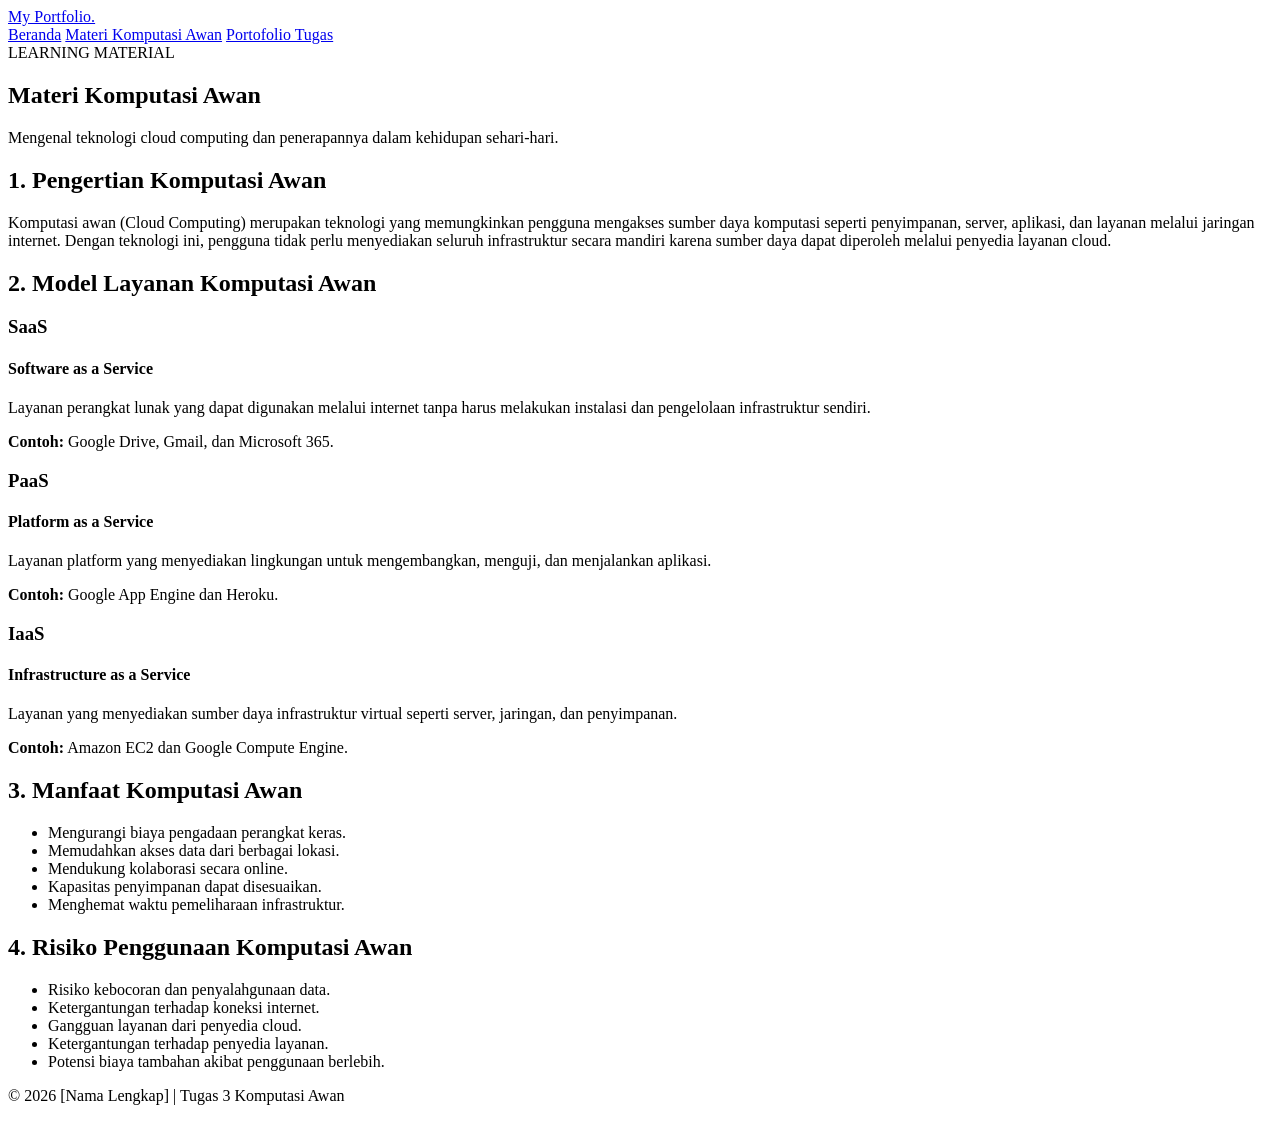
==== materi.html @ 25f96266 "Add files via upload" ====
<!DOCTYPE html>
<html lang="id">
<head>
    <meta charset="UTF-8">
    <meta name="viewport" content="width=device-width, initial-scale=1.0">
    <title>Materi Komputasi Awan</title>
    <link rel="stylesheet" href="assets/css/style.css">
</head>
<body>

    <header>
        <nav class="navbar">
            <a href="index.html" class="logo">My Portfolio.</a>

            <div class="nav-menu">
                <a href="index.html">Beranda</a>
                <a href="materi.html" class="active">Materi Komputasi Awan</a>
                <a href="portofolio.html">Portofolio Tugas</a>
            </div>
        </nav>
    </header>

    <main>

        <section class="page-header">
            <span class="subtitle">LEARNING MATERIAL</span>
            <h1>Materi Komputasi Awan</h1>
            <p>
                Mengenal teknologi cloud computing
                dan penerapannya dalam kehidupan sehari-hari.
            </p>
        </section>

        <section class="content-section">

            <article class="content-card">
                <h2>1. Pengertian Komputasi Awan</h2>

                <p>
                    Komputasi awan (Cloud Computing) merupakan
                    teknologi yang memungkinkan pengguna
                    mengakses sumber daya komputasi seperti
                    penyimpanan, server, aplikasi, dan layanan
                    melalui jaringan internet.

                    Dengan teknologi ini, pengguna tidak perlu
                    menyediakan seluruh infrastruktur secara
                    mandiri karena sumber daya dapat diperoleh
                    melalui penyedia layanan cloud.
                </p>
            </article>

            <article class="content-card">
                <h2>2. Model Layanan Komputasi Awan</h2>

                <div class="service-grid">

                    <div class="service-card">
                        <h3>SaaS</h3>
                        <h4>Software as a Service</h4>
                        <p>
                            Layanan perangkat lunak yang dapat
                            digunakan melalui internet tanpa
                            harus melakukan instalasi dan
                            pengelolaan infrastruktur sendiri.
                        </p>
                        <p><b>Contoh:</b> Google Drive, Gmail,
                        dan Microsoft 365.</p>
                    </div>

                    <div class="service-card">
                        <h3>PaaS</h3>
                        <h4>Platform as a Service</h4>
                        <p>
                            Layanan platform yang menyediakan
                            lingkungan untuk mengembangkan,
                            menguji, dan menjalankan aplikasi.
                        </p>
                        <p><b>Contoh:</b> Google App Engine
                        dan Heroku.</p>
                    </div>

                    <div class="service-card">
                        <h3>IaaS</h3>
                        <h4>Infrastructure as a Service</h4>
                        <p>
                            Layanan yang menyediakan sumber
                            daya infrastruktur virtual seperti
                            server, jaringan, dan penyimpanan.
                        </p>
                        <p><b>Contoh:</b> Amazon EC2
                        dan Google Compute Engine.</p>
                    </div>

                </div>
            </article>

            <article class="content-card">
                <h2>3. Manfaat Komputasi Awan</h2>

                <ul>
                    <li>Mengurangi biaya pengadaan perangkat keras.</li>
                    <li>Memudahkan akses data dari berbagai lokasi.</li>
                    <li>Mendukung kolaborasi secara online.</li>
                    <li>Kapasitas penyimpanan dapat disesuaikan.</li>
                    <li>Menghemat waktu pemeliharaan infrastruktur.</li>
                </ul>
            </article>

            <article class="content-card">
                <h2>4. Risiko Penggunaan Komputasi Awan</h2>

                <ul>
                    <li>Risiko kebocoran dan penyalahgunaan data.</li>
                    <li>Ketergantungan terhadap koneksi internet.</li>
                    <li>Gangguan layanan dari penyedia cloud.</li>
                    <li>Ketergantungan terhadap penyedia layanan.</li>
                    <li>Potensi biaya tambahan akibat penggunaan berlebih.</li>
                </ul>
            </article>

        </section>

    </main>

    <footer>
        <p>© 2026 [Nama Lengkap] | Tugas 3 Komputasi Awan</p>
    </footer>

</body>
</html>
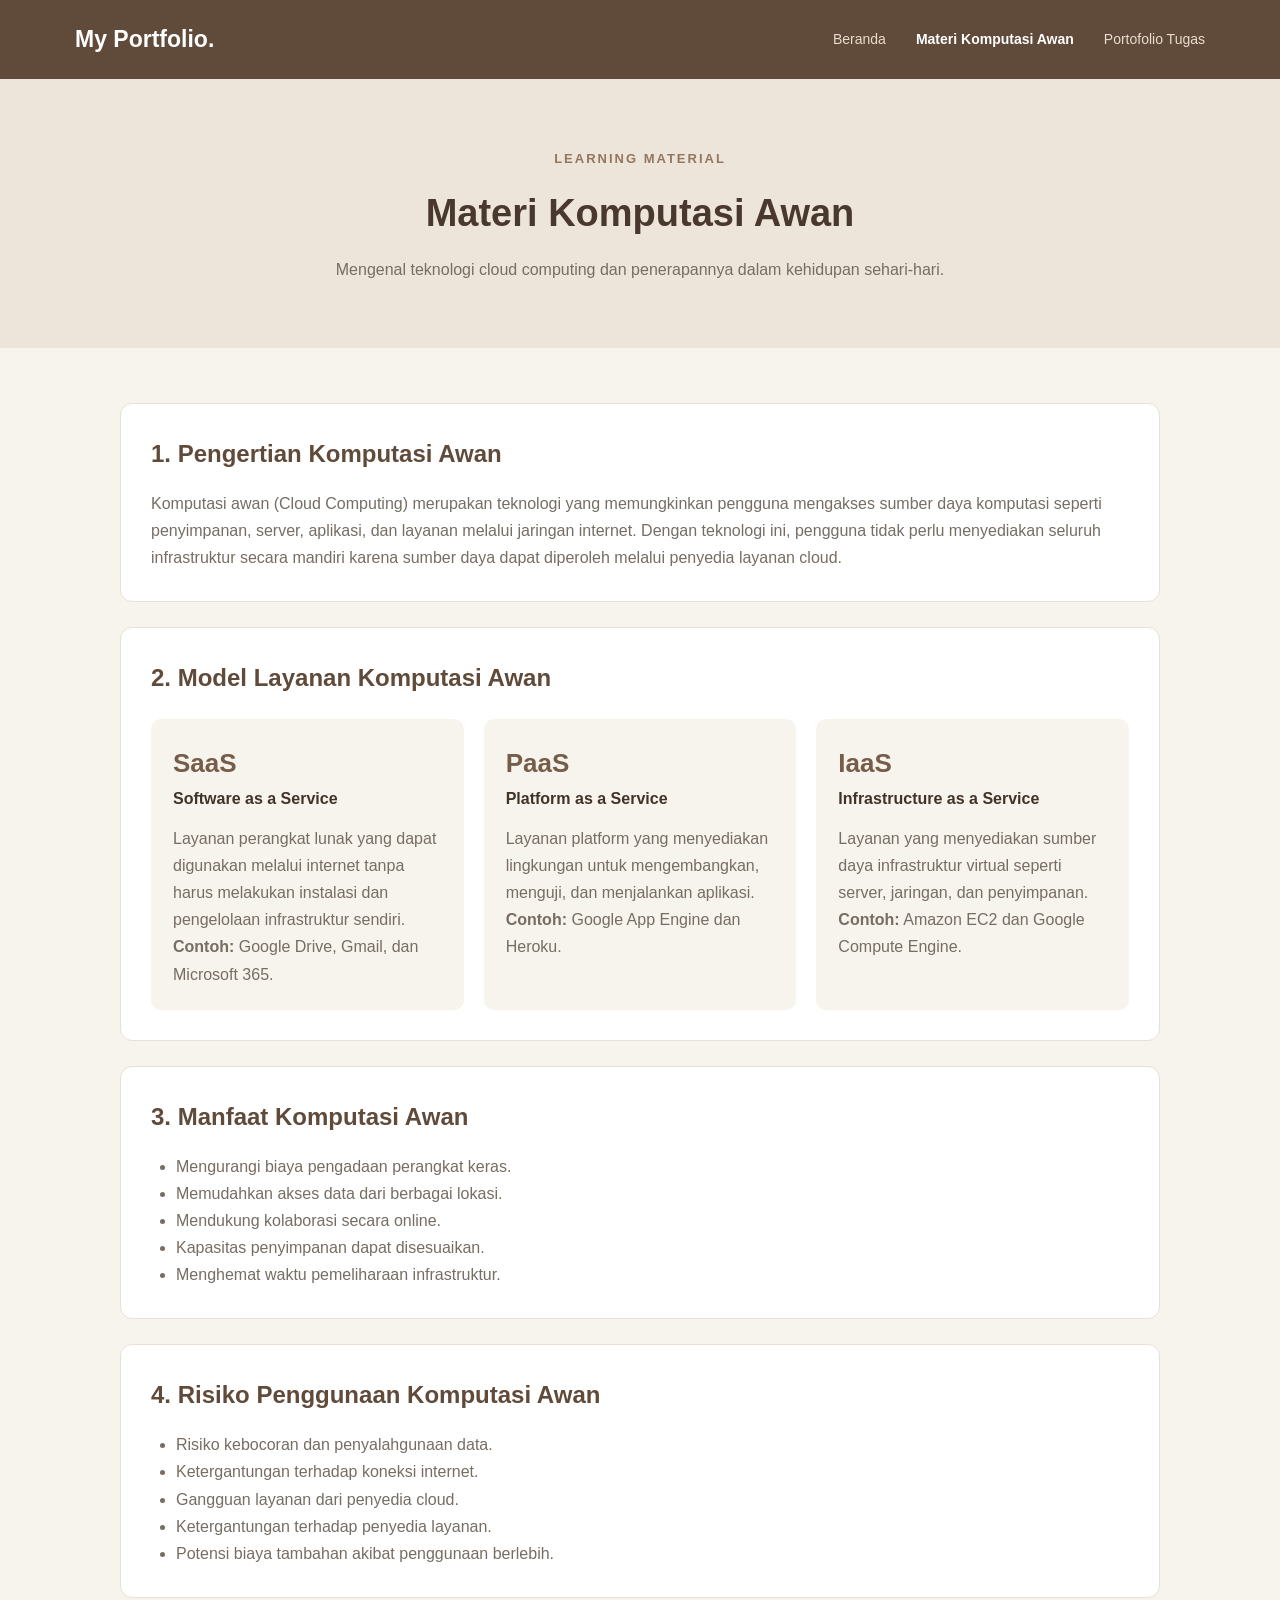
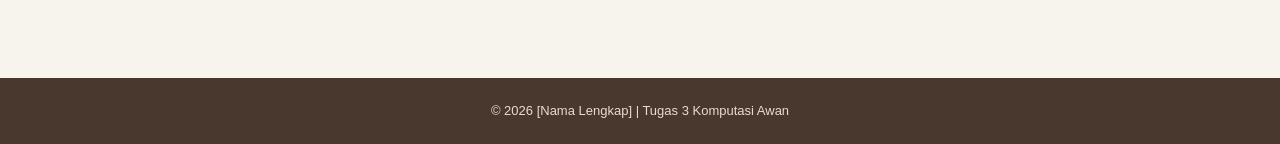
==== commit ff06b4a7: "Fix HTML formatting and update stylesheet link" ====
--- a/materi.html
+++ b/materi.html
@@ -5,7 +5,7 @@
     <meta charset="UTF-8">
     <meta name="viewport" content="width=device-width, initial-scale=1.0">
     <title>Materi Komputasi Awan</title>
-    <link rel="stylesheet" href="assets/css/style.css">
+    <link rel="stylesheet" href="./assets/css/style.css">
 </head>
 <body>
 
--- a/assets/css/style.css
+++ b/assets/css/style.css
@@ -0,0 +1,426 @@
+
+/* =========================
+   GLOBAL
+========================= */
+
+* {
+    margin: 0;
+    padding: 0;
+    box-sizing: border-box;
+}
+
+body {
+    font-family: 'Segoe UI', Arial, sans-serif;
+    background: #F7F3ED;
+    color: #403329;
+    line-height: 1.7;
+}
+
+a {
+    text-decoration: none;
+}
+
+/* =========================
+   NAVBAR
+========================= */
+
+header {
+    background: #604A3A;
+}
+
+.navbar {
+    max-width: 1200px;
+    margin: auto;
+    padding: 20px 35px;
+
+    display: flex;
+    justify-content: space-between;
+    align-items: center;
+}
+
+.logo {
+    color: #FFFFFF;
+    font-size: 23px;
+    font-weight: bold;
+}
+
+.nav-menu {
+    display: flex;
+    gap: 30px;
+}
+
+.nav-menu a {
+    color: #E9DDCE;
+    font-size: 14px;
+    transition: 0.3s;
+}
+
+.nav-menu a:hover,
+.nav-menu a.active {
+    color: #FFFFFF;
+    font-weight: bold;
+}
+
+/* =========================
+   BERANDA
+========================= */
+
+.hero {
+    max-width: 1150px;
+    margin: auto;
+    padding: 90px 35px;
+
+    display: flex;
+    align-items: center;
+    justify-content: space-between;
+    gap: 60px;
+}
+
+.hero-text {
+    flex: 1;
+}
+
+.subtitle {
+    color: #92765D;
+    font-size: 13px;
+    font-weight: bold;
+    letter-spacing: 2px;
+}
+
+.hero h1 {
+    font-size: 45px;
+    line-height: 1.3;
+    margin: 20px 0;
+}
+
+.hero h1 span {
+    color: #92765D;
+}
+
+.hero-text p {
+    color: #766D63;
+    margin-bottom: 30px;
+    max-width: 550px;
+}
+
+.btn {
+    display: inline-block;
+    background: #765D49;
+    color: white;
+
+    padding: 12px 25px;
+    border-radius: 7px;
+
+    transition: 0.3s;
+}
+
+.btn:hover {
+    background: #49382D;
+}
+
+.hero-image {
+    width: 300px;
+    height: 350px;
+
+    border-radius: 15px;
+    overflow: hidden;
+
+    background: #E9DDCE;
+    border: 8px solid white;
+    box-shadow: 0 5px 20px #00000015;
+}
+
+.hero-image img {
+    width: 100%;
+    height: 100%;
+    object-fit: cover;
+}
+
+/* =========================
+   IDENTITAS
+========================= */
+
+.identity {
+    background: #EEE5DA;
+    padding: 55px 20px;
+    text-align: center;
+}
+
+.identity h2,
+.navigation-section h2 {
+    font-size: 28px;
+    margin-bottom: 15px;
+}
+
+.identity p {
+    max-width: 750px;
+    margin: auto;
+    color: #766D63;
+}
+
+/* =========================
+   NAVIGASI BERANDA
+========================= */
+
+.navigation-section {
+    max-width: 1100px;
+    margin: auto;
+    padding: 70px 30px;
+    text-align: center;
+}
+
+.navigation-cards {
+    display: flex;
+    gap: 25px;
+    margin-top: 30px;
+}
+
+.nav-card {
+    flex: 1;
+    background: #FFFFFF;
+    padding: 30px;
+    border-radius: 12px;
+    border: 1px solid #E8DFD5;
+    text-align: left;
+}
+
+.nav-card h3 {
+    color: #604A3A;
+    margin-bottom: 12px;
+}
+
+.nav-card p {
+    color: #766D63;
+    margin-bottom: 22px;
+}
+
+/* =========================
+   HEADER HALAMAN
+========================= */
+
+.page-header {
+    background: #EEE5DA;
+    padding: 65px 20px;
+    text-align: center;
+}
+
+.page-header h1 {
+    font-size: 38px;
+    color: #49382D;
+    margin: 10px 0;
+}
+
+.page-header p {
+    color: #766D63;
+}
+
+/* =========================
+   MATERI
+========================= */
+
+.content-section {
+    max-width: 1100px;
+    margin: auto;
+    padding: 55px 30px;
+}
+
+.content-card {
+    background: white;
+    border: 1px solid #E8DFD5;
+    border-radius: 12px;
+
+    padding: 30px;
+    margin-bottom: 25px;
+}
+
+.content-card h2 {
+    color: #604A3A;
+    margin-bottom: 15px;
+}
+
+.content-card p,
+.content-card li {
+    color: #766D63;
+}
+
+.content-card ul {
+    padding-left: 25px;
+}
+
+.service-grid {
+    display: flex;
+    gap: 20px;
+    margin-top: 20px;
+}
+
+.service-card {
+    flex: 1;
+    background: #F7F3ED;
+    border-radius: 10px;
+    padding: 22px;
+}
+
+.service-card h3 {
+    font-size: 26px;
+    color: #765D49;
+}
+
+.service-card h4 {
+    margin-bottom: 12px;
+}
+
+/* =========================
+   PORTOFOLIO
+========================= */
+
+.portfolio-section {
+    max-width: 1100px;
+    margin: auto;
+    padding: 55px 30px;
+}
+
+.portfolio-intro {
+    text-align: center;
+    margin-bottom: 40px;
+}
+
+.portfolio-intro h2 {
+    font-size: 28px;
+    margin-bottom: 12px;
+}
+
+.portfolio-intro p {
+    color: #766D63;
+    font-size: 17px;
+}
+
+.task-card {
+    position: relative;
+
+    background: white;
+    border: 1px solid #E8DFD5;
+    border-radius: 12px;
+
+    padding: 35px;
+    margin-bottom: 30px;
+
+    text-align: center;
+    box-shadow: 0 4px 15px #00000008;
+}
+
+.task-number {
+    color: #A68A6D;
+    font-size: 13px;
+    font-weight: bold;
+    letter-spacing: 2px;
+}
+
+.task-card h3 {
+    font-size: 25px;
+    margin: 10px 0 15px;
+    color: #49382D;
+}
+
+.task-card p {
+    color: #766D63;
+    font-size: 16px;
+    margin-bottom: 25px;
+}
+
+.task-button {
+    display: flex;
+    justify-content: space-between;
+    align-items: center;
+
+    width: 100%;
+
+    background: #806C50;
+    color: white;
+
+    padding: 13px 22px;
+    border-radius: 6px;
+
+    font-size: 18px;
+    transition: 0.3s;
+}
+
+.task-button:hover {
+    background: #49382D;
+}
+
+/* =========================
+   FOOTER
+========================= */
+
+footer {
+    background: #49382D;
+    color: #E9DDCE;
+    text-align: center;
+
+    padding: 22px;
+    font-size: 13px;
+}
+
+/* =========================
+   RESPONSIVE
+========================= */
+
+@media (max-width: 768px) {
+
+    .navbar {
+        flex-direction: column;
+        gap: 15px;
+    }
+
+    .nav-menu {
+        flex-wrap: wrap;
+        justify-content: center;
+        gap: 15px;
+    }
+
+    .hero {
+        flex-direction: column-reverse;
+        text-align: center;
+        padding: 55px 25px;
+    }
+
+    .hero h1 {
+        font-size: 34px;
+    }
+
+    .hero-image {
+        width: 230px;
+        height: 270px;
+    }
+
+    .navigation-cards,
+    .service-grid {
+        flex-direction: column;
+    }
+
+    .page-header h1 {
+        font-size: 30px;
+    }
+
+    .task-card {
+        padding: 25px 18px;
+    }
+
+    .task-button {
+        font-size: 15px;
+    }
+}
+
+
+.task-links {
+    display: flex;
+    flex-direction: column;
+    gap: 12px;
+}
+
+.task-links .task-button {
+    display: flex;
+    justify-content: space-between;
+    align-items: center;
+    width: 100%;
+}
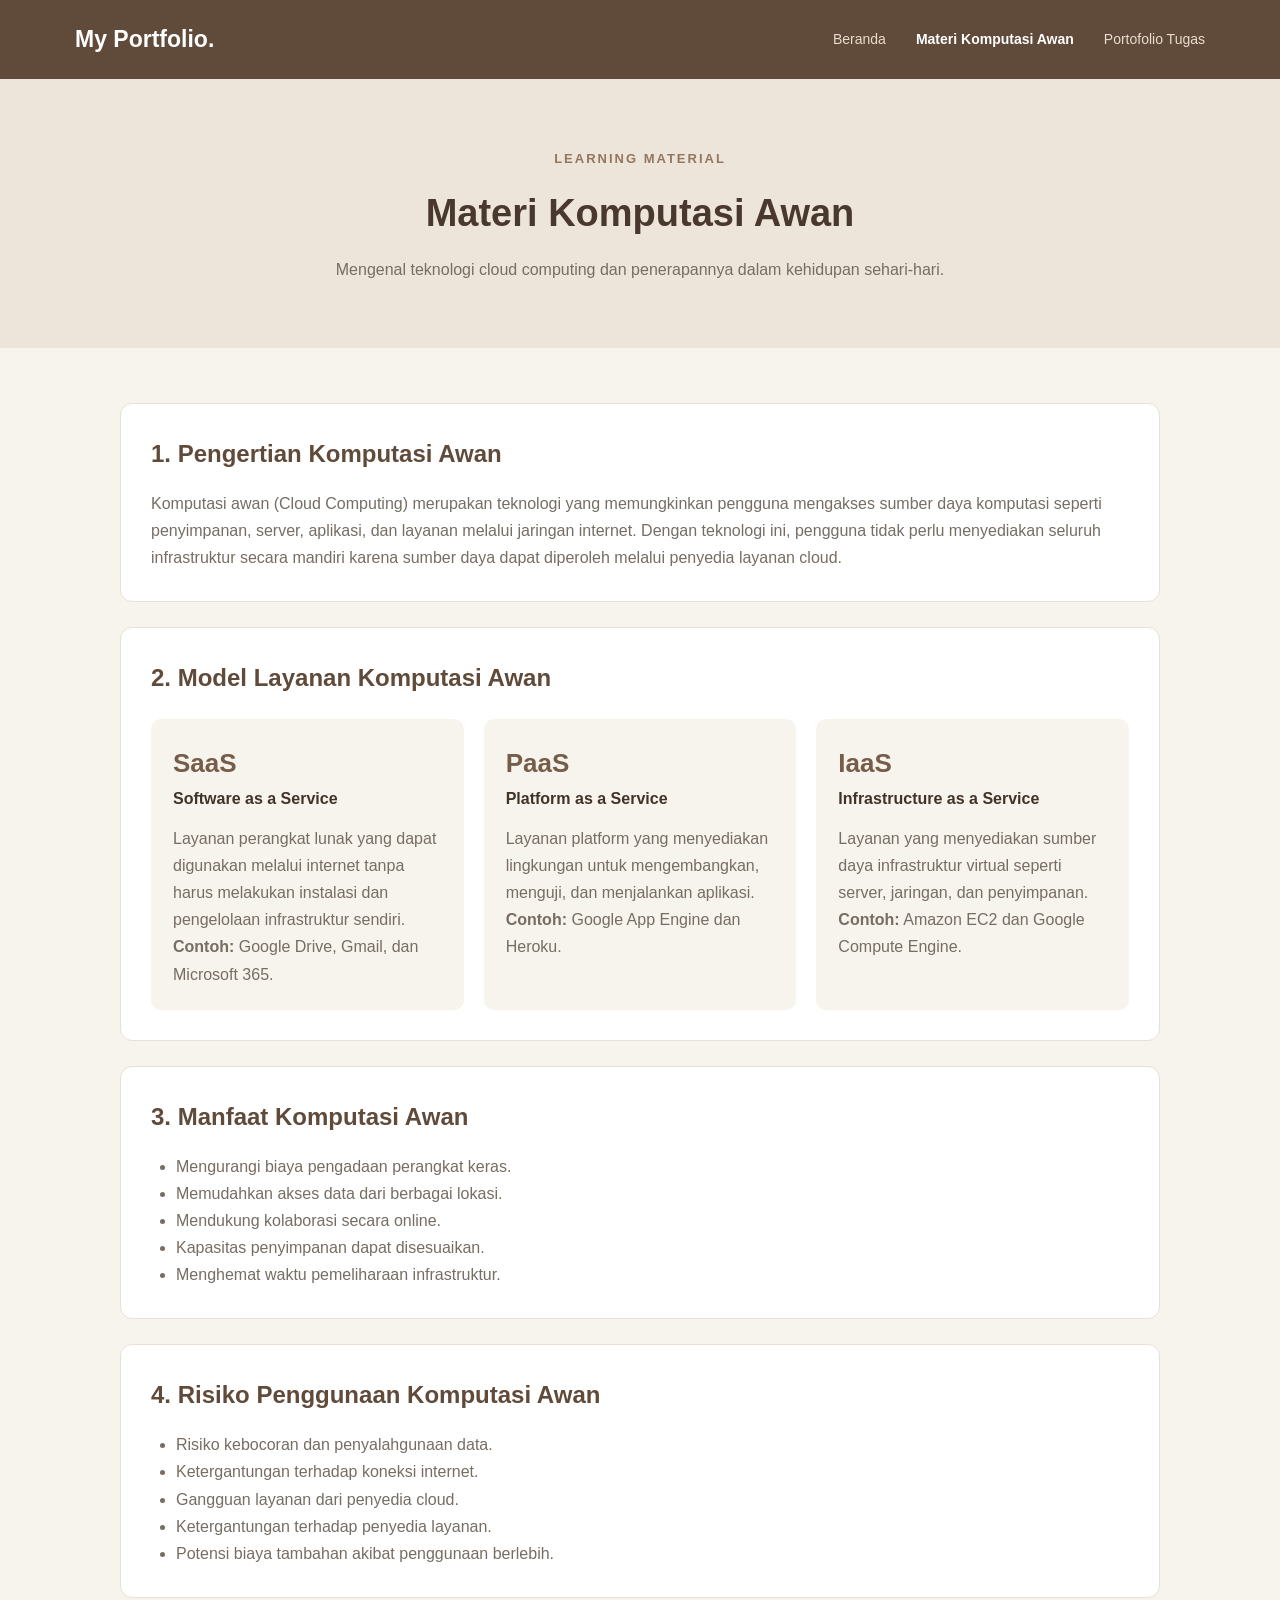
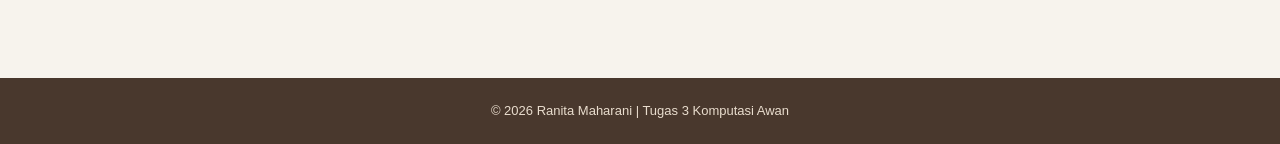
==== commit ebefe48b: "Restore materi.html content" ====
--- a/materi.html
+++ b/materi.html
@@ -125,7 +125,7 @@
     </main>
 
     <footer>
-        <p>© 2026 [Nama Lengkap] | Tugas 3 Komputasi Awan</p>
+        <p>© 2026 Ranita Maharani | Tugas 3 Komputasi Awan</p>
     </footer>
 
 </body>
